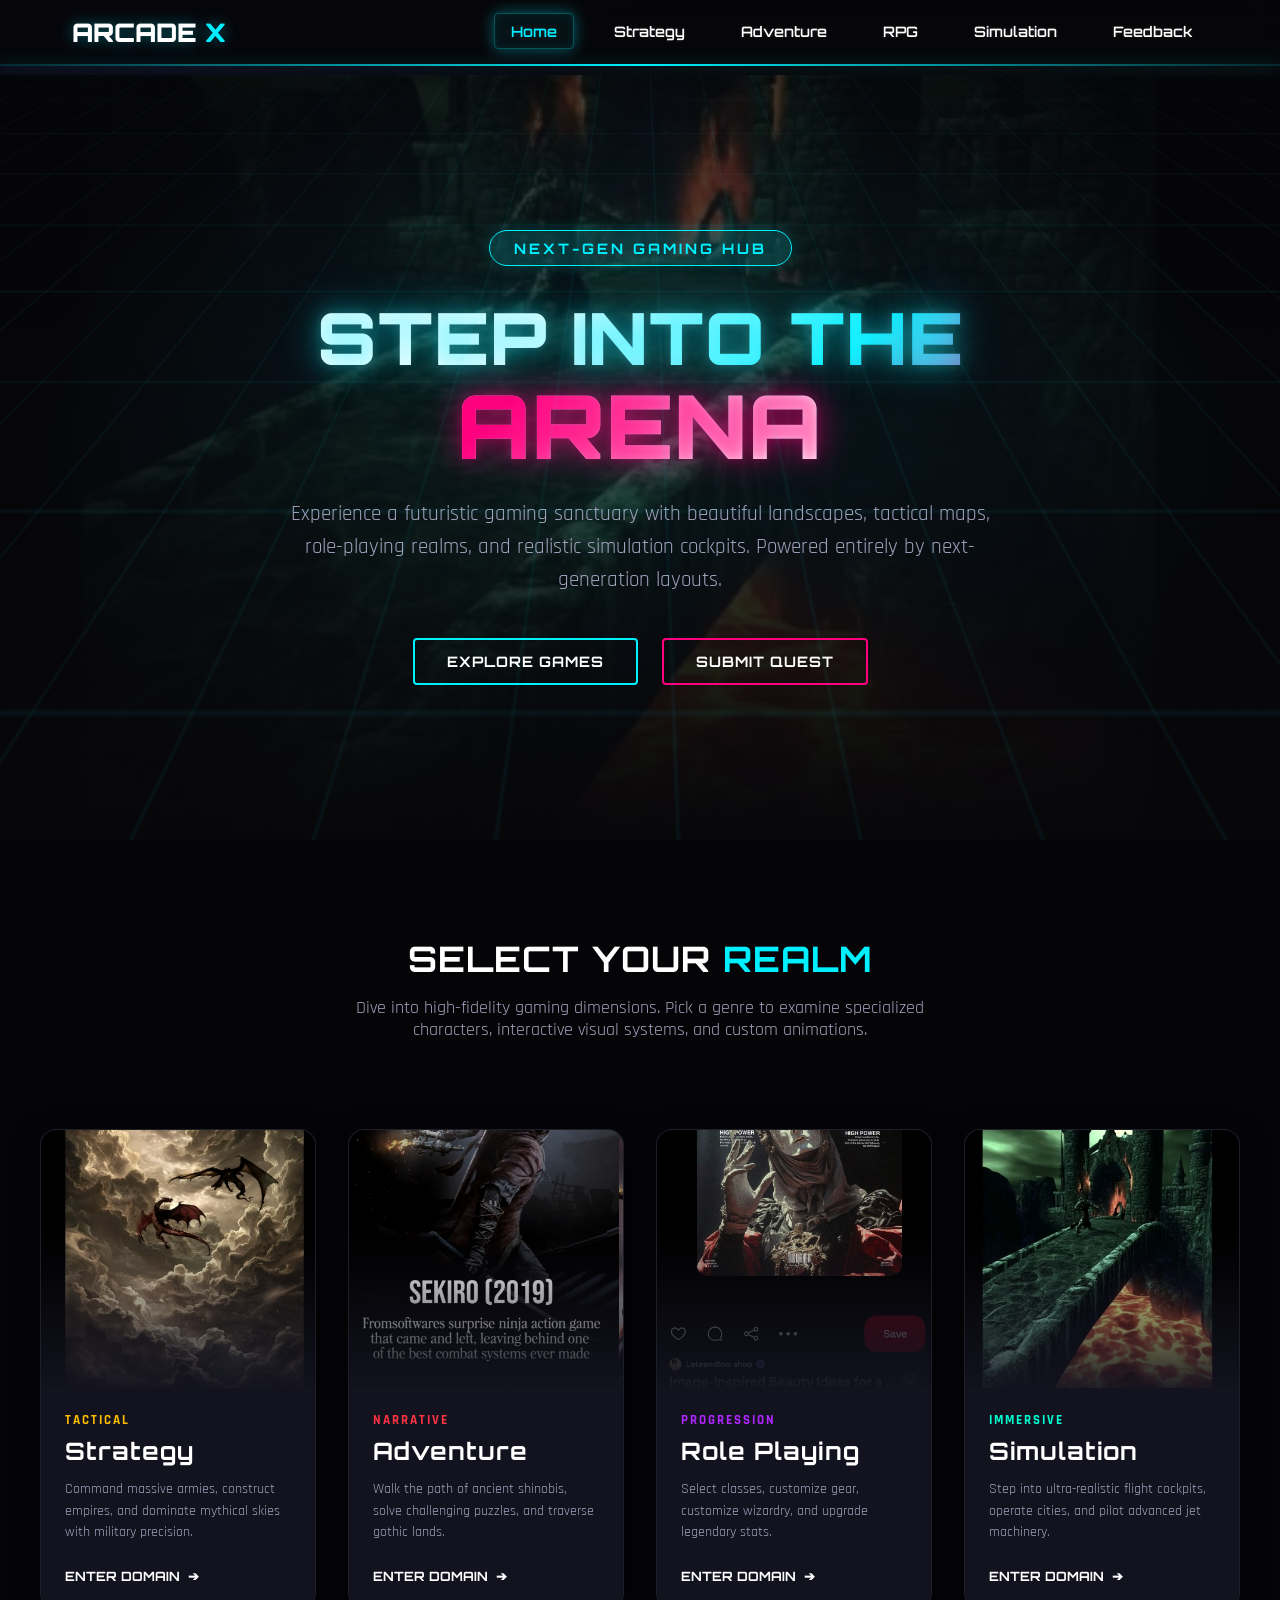
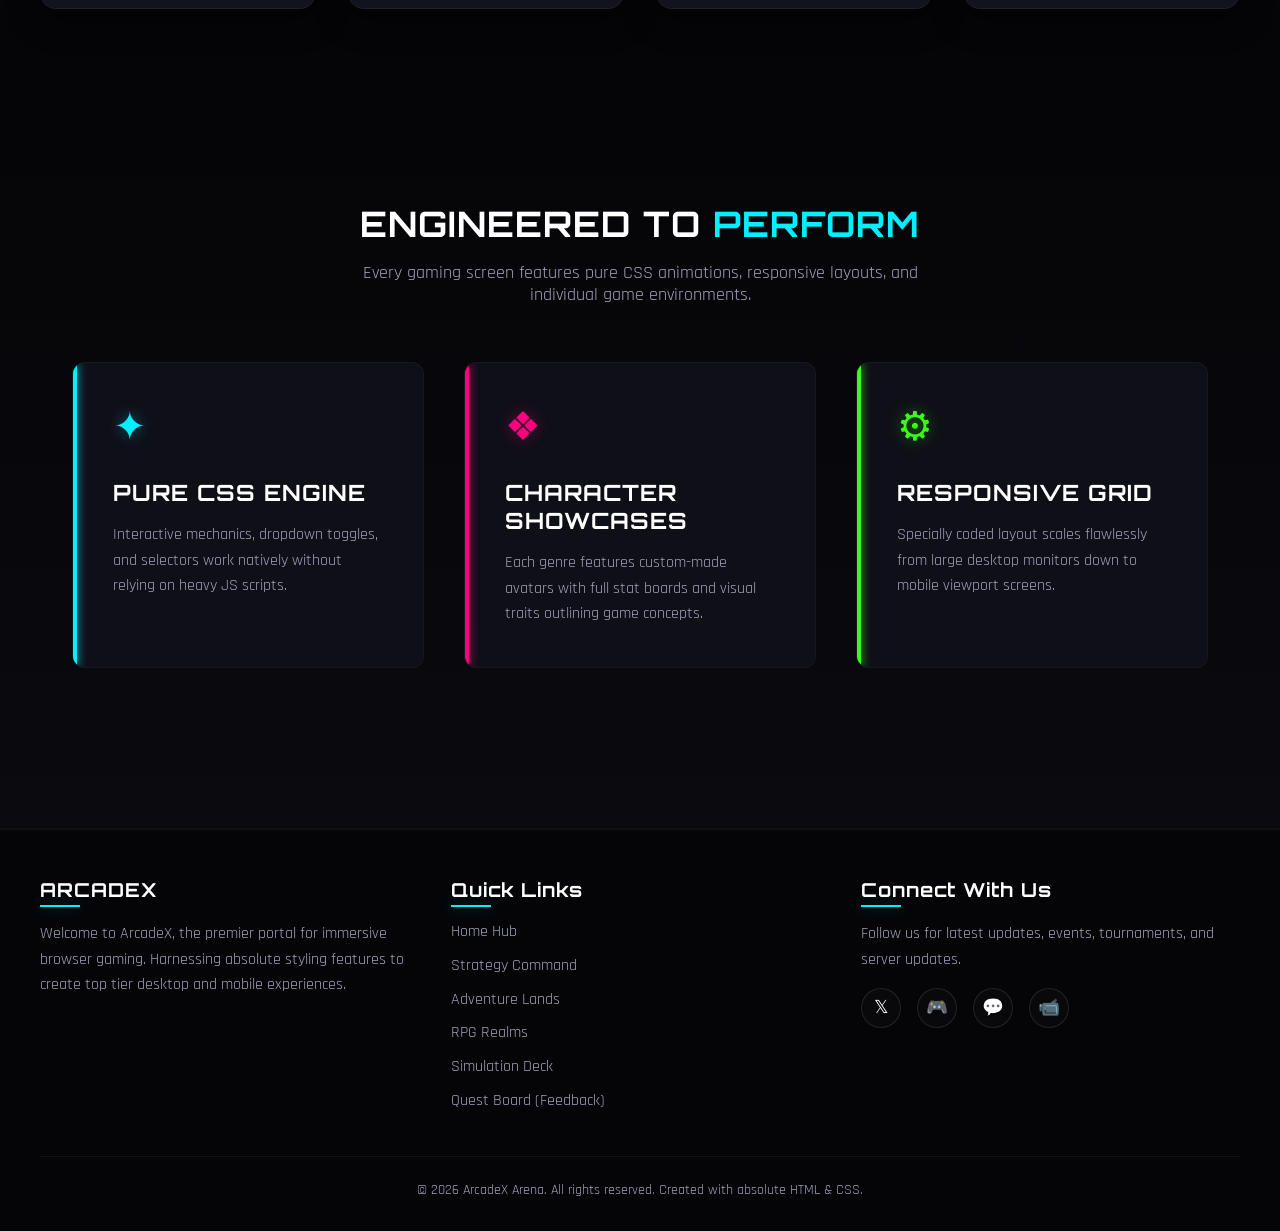
==== index.html @ 47643fd5 "Initial commit: Create ArcadeX animated responsive website using pure HTML & CSS" ====
<!DOCTYPE html>
<html lang="en">
<head>
    <meta charset="UTF-8">
    <meta name="viewport" content="width=device-width, initial-scale=1.0">
    <title>Arcade X - Ultimate Game Arena</title>
    <link rel="stylesheet" href="style.css">
    <style>
        /* Home Page Custom Styles */
        .home-hero {
            background: radial-gradient(circle at center, rgba(13, 13, 25, 0.4) 0%, rgba(5, 5, 8, 0.95) 80%),
                        url('assets/dark_castle.jpg') no-repeat center center/cover;
            position: relative;
            z-index: 1;
        }

        .home-hero::before {
            content: '';
            position: absolute;
            top: 0;
            left: 0;
            width: 100%;
            height: 100%;
            background: linear-gradient(0deg, var(--bg-dark) 0%, transparent 100%),
                        radial-gradient(ellipse at 50% 50%, rgba(0, 240, 255, 0.1) 0%, transparent 70%);
            z-index: -1;
        }

        /* Cyberpunk Grid Background Overlay */
        .cyber-grid {
            position: absolute;
            top: 0;
            left: 0;
            width: 100%;
            height: 100%;
            background-size: 50px 50px;
            background-image: 
                linear-gradient(to right, rgba(0, 240, 255, 0.05) 1px, transparent 1px),
                linear-gradient(to bottom, rgba(0, 240, 255, 0.05) 1px, transparent 1px);
            z-index: -1;
            transform: perspective(500px) rotateX(60deg) translateY(-20%);
            transform-origin: top center;
            animation: grid-scroll 20s linear infinite;
        }

        @keyframes grid-scroll {
            0% { background-position: 0 0; }
            100% { background-position: 0 1000px; }
        }

        .hero-content {
            text-align: center;
            max-width: 900px;
            margin: 0 auto;
            position: relative;
            z-index: 2;
        }

        .cyber-badge-main {
            display: inline-block;
            background: rgba(0, 240, 255, 0.15);
            border: 1px solid var(--neon-blue);
            color: var(--neon-blue);
            padding: 0.5rem 1.5rem;
            font-family: 'Orbitron', sans-serif;
            font-weight: 700;
            font-size: 0.9rem;
            text-transform: uppercase;
            letter-spacing: 3px;
            border-radius: 50px;
            margin-bottom: 2rem;
            box-shadow: 0 0 15px rgba(0, 240, 255, 0.2);
            animation: float 3s ease-in-out infinite;
        }

        .hero-title {
            font-size: 4.5rem;
            font-weight: 900;
            text-transform: uppercase;
            line-height: 1.1;
            margin-bottom: 1.5rem;
            color: #fff;
            text-shadow: 0 0 10px rgba(255,255,255,0.1),
                         0 0 20px rgba(0,240,255,0.3),
                         0 0 40px rgba(0,240,255,0.5);
            background: linear-gradient(135deg, #ffffff 30%, var(--neon-blue) 70%, var(--neon-pink));
            -webkit-background-clip: text;
            -webkit-text-fill-color: transparent;
        }

        .hero-title span {
            display: block;
            font-size: 5.5rem;
            color: var(--neon-pink);
            text-shadow: 0 0 10px rgba(255, 0, 127, 0.3),
                         0 0 35px rgba(255, 0, 127, 0.7);
            background: linear-gradient(135deg, var(--neon-pink) 30%, #fff 70%);
            -webkit-background-clip: text;
            -webkit-text-fill-color: transparent;
        }

        .hero-text {
            font-size: 1.3rem;
            color: var(--text-secondary);
            margin-bottom: 2.5rem;
            line-height: 1.6;
            max-width: 700px;
            margin-left: auto;
            margin-right: auto;
        }

        .hero-buttons {
            display: flex;
            gap: 1.5rem;
            justify-content: center;
        }

        /* Showstopper Game Deck Styles */
        .showcase-section {
            padding: 6rem 2rem;
            position: relative;
            background: #050508;
        }

        .game-deck {
            display: grid;
            grid-template-columns: repeat(4, 1fr);
            gap: 2rem;
            max-width: 1200px;
            margin: 0 auto;
        }

        .deck-card {
            background: var(--bg-card-solid);
            border: 1px solid rgba(255, 255, 255, 0.05);
            border-radius: 16px;
            overflow: hidden;
            position: relative;
            transition: all 0.5s cubic-bezier(0.25, 1, 0.5, 1);
            height: 480px;
            display: flex;
            flex-direction: column;
            cursor: pointer;
            box-shadow: 0 10px 30px rgba(0,0,0,0.5);
        }

        /* Border Glow & Overlay for cards */
        .deck-card::after {
            content: '';
            position: absolute;
            inset: 0;
            border-radius: 16px;
            padding: 2px;
            background: linear-gradient(to bottom, var(--card-accent), transparent);
            -webkit-mask: linear-gradient(#fff 0 0) content-box, linear-gradient(#fff 0 0);
            -webkit-mask-composite: xor;
            mask-composite: exclude;
            opacity: 0;
            transition: var(--transition-medium);
        }

        .deck-card:hover {
            transform: translateY(-15px) scale(1.03);
            box-shadow: 0 20px 40px rgba(0, 0, 0, 0.8),
                        0 0 30px rgba(var(--card-accent-rgb), 0.3);
            border-color: transparent;
        }

        .deck-card:hover::after {
            opacity: 1;
        }

        .deck-img-container {
            height: 60%;
            position: relative;
            overflow: hidden;
        }

        .deck-img {
            width: 100%;
            height: 100%;
            object-fit: cover;
            transition: var(--transition-slow);
            filter: grayscale(40%) contrast(1.1);
        }

        .deck-card:hover .deck-img {
            transform: scale(1.1);
            filter: grayscale(0%) contrast(1);
        }

        /* Genre specific overlay color tint */
        .deck-img-overlay {
            position: absolute;
            inset: 0;
            background: linear-gradient(180deg, transparent 40%, rgba(19, 19, 31, 0.95));
            transition: var(--transition-medium);
        }

        .deck-card:hover .deck-img-overlay {
            background: linear-gradient(180deg, rgba(var(--card-accent-rgb), 0.15) 0%, rgba(19, 19, 31, 0.95) 80%);
        }

        .deck-info {
            padding: 1.5rem;
            flex-grow: 1;
            display: flex;
            flex-direction: column;
            justify-content: space-between;
            position: relative;
            background: var(--bg-card-solid);
        }

        .deck-genre {
            font-size: 0.8rem;
            font-weight: 700;
            text-transform: uppercase;
            color: var(--card-accent);
            letter-spacing: 2px;
            margin-bottom: 0.5rem;
        }

        .deck-title {
            font-size: 1.5rem;
            font-weight: 700;
            color: var(--text-primary);
            margin-bottom: 0.8rem;
        }

        .deck-desc {
            font-size: 0.9rem;
            color: var(--text-secondary);
            line-height: 1.5;
            margin-bottom: 1.5rem;
        }

        .deck-btn {
            font-family: 'Orbitron', sans-serif;
            font-size: 0.8rem;
            font-weight: 700;
            text-transform: uppercase;
            color: var(--text-primary);
            display: flex;
            align-items: center;
            gap: 0.5rem;
            margin-top: auto;
            align-self: flex-start;
            transition: var(--transition-fast);
        }

        .deck-btn span {
            transition: var(--transition-fast);
        }

        .deck-card:hover .deck-btn {
            color: var(--card-accent);
            text-shadow: 0 0 10px rgba(var(--card-accent-rgb), 0.5);
        }

        .deck-card:hover .deck-btn span {
            transform: translateX(5px);
        }

        /* Specific Cards Theming */
        .card-strategy {
            --card-accent: var(--neon-gold);
            --card-accent-rgb: 255, 189, 0;
        }
        .card-adventure {
            --card-accent: var(--neon-red);
            --card-accent-rgb: 255, 51, 68;
        }
        .card-rpg {
            --card-accent: var(--neon-purple);
            --card-accent-rgb: 176, 38, 255;
        }
        .card-simulation {
            --card-accent: var(--neon-cyan);
            --card-accent-rgb: 0, 255, 210;
        }

        /* CSS Features/Stats section styling */
        .features-grid-section {
            padding: 6rem 2rem;
            background: linear-gradient(180deg, #050508, #0a0a0f);
        }

        .features-grid {
            display: grid;
            grid-template-columns: repeat(auto-fit, minmax(300px, 1fr));
            gap: 2.5rem;
            max-width: 1200px;
            margin: 0 auto;
        }

        .feature-box {
            background: var(--bg-card);
            border: 1px solid rgba(255,255,255,0.03);
            border-radius: 12px;
            padding: 2.5rem;
            position: relative;
            overflow: hidden;
            transition: var(--transition-medium);
        }

        .feature-box::before {
            content: '';
            position: absolute;
            top: 0;
            left: 0;
            width: 4px;
            height: 100%;
            background: var(--feature-color);
            box-shadow: 0 0 10px var(--feature-color);
        }

        .feature-box:hover {
            transform: translateY(-5px);
            background: rgba(25, 25, 38, 0.7);
            border-color: rgba(var(--feature-color-rgb), 0.2);
            box-shadow: 0 10px 35px rgba(0, 0, 0, 0.4);
        }

        .feature-icon {
            font-size: 2.5rem;
            margin-bottom: 1.5rem;
            color: var(--feature-color);
            text-shadow: 0 0 15px rgba(var(--feature-color-rgb), 0.4);
        }

        .feature-title {
            font-size: 1.4rem;
            margin-bottom: 1rem;
            text-transform: uppercase;
        }

        .feature-desc {
            color: var(--text-secondary);
            line-height: 1.6;
        }

        .f-blue {
            --feature-color: var(--neon-blue);
            --feature-color-rgb: 0, 240, 255;
        }
        .f-pink {
            --feature-color: var(--neon-pink);
            --feature-color-rgb: 255, 0, 127;
        }
        .f-green {
            --feature-color: var(--neon-green);
            --feature-color-rgb: 57, 255, 20;
        }

        /* Responsive */
        @media (max-width: 1200px) {
            .game-deck {
                grid-template-columns: repeat(2, 1fr);
            }
        }
        @media (max-width: 768px) {
            .hero-title { font-size: 3rem; }
            .hero-title span { font-size: 3.5rem; }
            .hero-text { font-size: 1.1rem; }
            .game-deck {
                grid-template-columns: 1fr;
            }
            .deck-card {
                height: 420px;
            }
        }
    </style>
</head>
<body>

    <!-- Header Navigation -->
    <header>
        <div class="nav-container">
            <a href="index.html" class="logo">ARCADE<span>X</span></a>
            
            <input type="checkbox" id="menu-toggle">
            <label for="menu-toggle" class="menu-toggle-btn">
                <span></span>
                <span></span>
                <span></span>
            </label>

            <ul class="nav-menu">
                <li><a href="index.html" class="nav-link active">Home</a></li>
                <li><a href="strategy.html" class="nav-link">Strategy</a></li>
                <li><a href="adventure.html" class="nav-link">Adventure</a></li>
                <li><a href="rpg.html" class="nav-link">RPG</a></li>
                <li><a href="simulation.html" class="nav-link">Simulation</a></li>
                <li><a href="feedback.html" class="nav-link">Feedback</a></li>
            </ul>
        </div>
    </header>

    <!-- Main Content -->
    <main>
        
        <!-- Hero Section -->
        <section class="hero-section home-hero">
            <div class="cyber-grid"></div>
            <div class="hero-content">
                <div class="cyber-badge-main">Next-Gen Gaming Hub</div>
                <h1 class="hero-title">Step into the <span>Arena</span></h1>
                <p class="hero-text">Experience a futuristic gaming sanctuary with beautiful landscapes, tactical maps, role-playing realms, and realistic simulation cockpits. Powered entirely by next-generation layouts.</p>
                <div class="hero-buttons">
                    <a href="#showcase" class="btn">Explore Games</a>
                    <a href="feedback.html" class="btn btn-pink">Submit Quest</a>
                </div>
            </div>
        </section>

        <!-- Showcase / Game Deck Section -->
        <section class="showcase-section" id="showcase">
            <div class="container" style="padding-top: 0; padding-bottom: 2rem;">
                <h2 class="section-title">Select Your <span>Realm</span></h2>
                <p class="section-subtitle">Dive into high-fidelity gaming dimensions. Pick a genre to examine specialized characters, interactive visual systems, and custom animations.</p>
            </div>
            
            <div class="game-deck">
                <!-- Strategy -->
                <a href="strategy.html" class="deck-card card-strategy">
                    <div class="deck-img-container">
                        <img src="assets/dragons.jpg" alt="Dragons flying in clouds" class="deck-img">
                        <div class="deck-img-overlay"></div>
                    </div>
                    <div class="deck-info">
                        <div>
                            <div class="deck-genre">Tactical</div>
                            <h3 class="deck-title">Strategy</h3>
                            <p class="deck-desc">Command massive armies, construct empires, and dominate mythical skies with military precision.</p>
                        </div>
                        <div class="deck-btn">Enter Domain <span>➔</span></div>
                    </div>
                </a>

                <!-- Adventure -->
                <a href="adventure.html" class="deck-card card-adventure">
                    <div class="deck-img-container">
                        <img src="assets/sekiro.jpg" alt="Sekiro Action Adventure" class="deck-img">
                        <div class="deck-img-overlay"></div>
                    </div>
                    <div class="deck-info">
                        <div>
                            <div class="deck-genre">Narrative</div>
                            <h3 class="deck-title">Adventure</h3>
                            <p class="deck-desc">Walk the path of ancient shinobis, solve challenging puzzles, and traverse gothic lands.</p>
                        </div>
                        <div class="deck-btn">Enter Domain <span>➔</span></div>
                    </div>
                </a>

                <!-- RPG -->
                <a href="rpg.html" class="deck-card card-rpg">
                    <div class="deck-img-container">
                        <img src="assets/masked_figure.jpg" alt="Dark fantasy medieval RPG" class="deck-img">
                        <div class="deck-img-overlay"></div>
                    </div>
                    <div class="deck-info">
                        <div>
                            <div class="deck-genre">Progression</div>
                            <h3 class="deck-title">Role Playing</h3>
                            <p class="deck-desc">Select classes, customize gear, customize wizardry, and upgrade legendary stats.</p>
                        </div>
                        <div class="deck-btn">Enter Domain <span>➔</span></div>
                    </div>
                </a>

                <!-- Simulation -->
                <a href="simulation.html" class="deck-card card-simulation">
                    <div class="deck-img-container">
                        <img src="assets/dark_castle.jpg" alt="Simulation game type" class="deck-img">
                        <div class="deck-img-overlay"></div>
                    </div>
                    <div class="deck-info">
                        <div>
                            <div class="deck-genre">Immersive</div>
                            <h3 class="deck-title">Simulation</h3>
                            <p class="deck-desc">Step into ultra-realistic flight cockpits, operate cities, and pilot advanced jet machinery.</p>
                        </div>
                        <div class="deck-btn">Enter Domain <span>➔</span></div>
                    </div>
                </a>
            </div>
        </section>

        <!-- Features/Stats Section -->
        <section class="features-grid-section">
            <div class="container" style="padding-top: 0;">
                <h2 class="section-title">Engineered to <span>Perform</span></h2>
                <p class="section-subtitle">Every gaming screen features pure CSS animations, responsive layouts, and individual game environments.</p>
                
                <div class="features-grid">
                    <div class="feature-box f-blue">
                        <div class="feature-icon">✦</div>
                        <h3 class="feature-title">Pure CSS Engine</h3>
                        <p class="feature-desc">Interactive mechanics, dropdown toggles, and selectors work natively without relying on heavy JS scripts.</p>
                    </div>

                    <div class="feature-box f-pink">
                        <div class="feature-icon">❖</div>
                        <h3 class="feature-title">Character Showcases</h3>
                        <p class="feature-desc">Each genre features custom-made avatars with full stat boards and visual traits outlining game concepts.</p>
                    </div>

                    <div class="feature-box f-green">
                        <div class="feature-icon">⚙</div>
                        <h3 class="feature-title">Responsive Grid</h3>
                        <p class="feature-desc">Specially coded layout scales flawlessly from large desktop monitors down to mobile viewport screens.</p>
                    </div>
                </div>
            </div>
        </section>

    </main>

    <!-- Footer Section -->
    <footer>
        <div class="footer-content">
            <div class="footer-section">
                <h3>ARCADE<span>X</span></h3>
                <p>Welcome to ArcadeX, the premier portal for immersive browser gaming. Harnessing absolute styling features to create top tier desktop and mobile experiences.</p>
            </div>
            <div class="footer-section">
                <h3>Quick Links</h3>
                <ul class="footer-links">
                    <li><a href="index.html">Home Hub</a></li>
                    <li><a href="strategy.html">Strategy Command</a></li>
                    <li><a href="adventure.html">Adventure Lands</a></li>
                    <li><a href="rpg.html">RPG Realms</a></li>
                    <li><a href="simulation.html">Simulation Deck</a></li>
                    <li><a href="feedback.html">Quest Board (Feedback)</a></li>
                </ul>
            </div>
            <div class="footer-section">
                <h3>Connect With Us</h3>
                <p>Follow us for latest updates, events, tournaments, and server updates.</p>
                <div class="social-icons">
                    <a href="#" class="social-icon">𝕏</a>
                    <a href="#" class="social-icon">🎮</a>
                    <a href="#" class="social-icon">💬</a>
                    <a href="#" class="social-icon">📹</a>
                </div>
            </div>
        </div>
        <div class="footer-bottom">
            &copy; 2026 ArcadeX Arena. All rights reserved. Created with absolute HTML & CSS.
        </div>
    </footer>

</body>
</html>
---- style.css ----
@import url('https://fonts.googleapis.com/css2?family=Orbitron:wght@400;600;900&family=Rajdhani:wght@500;700&display=swap');

/* CSS Variables */
:root {
    --bg-dark: #07070a;
    --bg-card: rgba(19, 19, 31, 0.7);
    --bg-card-solid: #13131f;
    --text-primary: #ffffff;
    --text-secondary: #a2a2bd;
    
    /* Neon Accents */
    --neon-blue: #00f0ff;
    --neon-pink: #ff007f;
    --neon-gold: #ffbd00;
    --neon-red: #ff3344;
    --neon-purple: #b026ff;
    --neon-cyan: #00ffd2;
    --neon-green: #39ff14;
    
    /* Active Theme Accent (Default to Blue) */
    --theme-accent: var(--neon-blue);
    --theme-accent-rgb: 0, 240, 255;
    --theme-shadow: 0 0 15px rgba(0, 240, 255, 0.4);
    
    /* Transitions */
    --transition-fast: 0.2s ease;
    --transition-medium: 0.4s ease;
    --transition-slow: 0.8s ease;
}

/* Base Styles */
* {
    margin: 0;
    padding: 0;
    box-sizing: border-box;
}

html {
    scroll-behavior: smooth;
    font-family: 'Rajdhani', sans-serif;
    background-color: var(--bg-dark);
    color: var(--text-primary);
    overflow-x: hidden;
}

body {
    min-height: 100vh;
    display: flex;
    flex-direction: column;
    background-image: 
        radial-gradient(circle at 10% 20%, rgba(20, 10, 40, 0.5) 0%, transparent 40%),
        radial-gradient(circle at 90% 80%, rgba(10, 30, 40, 0.5) 0%, transparent 40%);
    background-attachment: fixed;
}

h1, h2, h3, h4, h5, h6 {
    font-family: 'Orbitron', sans-serif;
    letter-spacing: 1px;
}

a {
    color: inherit;
    text-decoration: none;
}

/* Custom Scrollbar */
::-webkit-scrollbar {
    width: 8px;
}
::-webkit-scrollbar-track {
    background: var(--bg-dark);
}
::-webkit-scrollbar-thumb {
    background: var(--theme-accent);
    border-radius: 4px;
    box-shadow: var(--theme-shadow);
}
::-webkit-scrollbar-thumb:hover {
    background: var(--neon-pink);
}

/* Header & Navigation */
header {
    position: fixed;
    top: 0;
    left: 0;
    width: 100%;
    z-index: 100;
    background: rgba(7, 7, 10, 0.85);
    backdrop-filter: blur(12px);
    border-bottom: 2px solid rgba(var(--theme-accent-rgb), 0.15);
    transition: var(--transition-medium);
}

header::after {
    content: '';
    position: absolute;
    bottom: -2px;
    left: 0;
    width: 100%;
    height: 2px;
    background: linear-gradient(90deg, transparent, var(--theme-accent), transparent);
    box-shadow: var(--theme-shadow);
}

.nav-container {
    max-width: 1200px;
    margin: 0 auto;
    padding: 1rem 2rem;
    display: flex;
    justify-content: space-between;
    align-items: center;
}

.logo {
    display: flex;
    align-items: center;
    gap: 0.5rem;
    font-family: 'Orbitron', sans-serif;
    font-size: 1.6rem;
    font-weight: 900;
    color: var(--text-primary);
    text-shadow: var(--theme-shadow);
}

.logo span {
    color: var(--theme-accent);
    animation: neon-pulse 2s infinite alternate;
}

/* Navigation Links */
.nav-menu {
    display: flex;
    list-style: none;
    gap: 1.5rem;
}

.nav-link {
    font-family: 'Orbitron', sans-serif;
    font-weight: 600;
    font-size: 0.9rem;
    padding: 0.5rem 1rem;
    border-radius: 4px;
    position: relative;
    transition: var(--transition-fast);
    text-shadow: 0 0 5px rgba(255, 255, 255, 0.1);
}

.nav-link::before {
    content: '';
    position: absolute;
    bottom: 0;
    left: 50%;
    width: 0;
    height: 2px;
    background-color: var(--theme-accent);
    box-shadow: var(--theme-shadow);
    transition: var(--transition-fast);
    transform: translateX(-50%);
}

.nav-link:hover {
    color: var(--theme-accent);
    text-shadow: var(--theme-shadow);
}

.nav-link:hover::before {
    width: 80%;
}

.nav-link.active {
    color: var(--theme-accent);
    border: 1px solid rgba(var(--theme-accent-rgb), 0.3);
    background: rgba(var(--theme-accent-rgb), 0.05);
    box-shadow: inset 0 0 10px rgba(var(--theme-accent-rgb), 0.1), var(--theme-shadow);
}

/* Checkbox Hack for Mobile Menu */
.menu-toggle-btn {
    display: none;
    cursor: pointer;
    flex-direction: column;
    gap: 5px;
    z-index: 102;
}

.menu-toggle-btn span {
    display: block;
    width: 25px;
    height: 3px;
    background: var(--text-primary);
    border-radius: 3px;
    transition: var(--transition-fast);
}

#menu-toggle {
    display: none;
}

/* Footer styling */
footer {
    background: #050508;
    padding: 3rem 2rem 2rem 2rem;
    border-top: 2px solid rgba(255, 255, 255, 0.05);
    margin-top: auto;
    position: relative;
}

.footer-content {
    max-width: 1200px;
    margin: 0 auto;
    display: grid;
    grid-template-columns: repeat(auto-fit, minmax(250px, 1fr));
    gap: 2rem;
    margin-bottom: 2rem;
}

.footer-section h3 {
    font-size: 1.2rem;
    margin-bottom: 1.2rem;
    color: var(--text-primary);
    position: relative;
    display: inline-block;
}

.footer-section h3::after {
    content: '';
    position: absolute;
    bottom: -5px;
    left: 0;
    width: 40px;
    height: 2px;
    background: var(--theme-accent);
    box-shadow: var(--theme-shadow);
}

.footer-section p {
    color: var(--text-secondary);
    line-height: 1.6;
    margin-bottom: 1rem;
}

.footer-links {
    list-style: none;
}

.footer-links li {
    margin-bottom: 0.8rem;
}

.footer-links a {
    color: var(--text-secondary);
    transition: var(--transition-fast);
}

.footer-links a:hover {
    color: var(--theme-accent);
    padding-left: 5px;
    text-shadow: var(--theme-shadow);
}

.social-icons {
    display: flex;
    gap: 1rem;
}

.social-icon {
    width: 40px;
    height: 40px;
    border-radius: 50%;
    border: 1px solid rgba(255, 255, 255, 0.1);
    background: rgba(255, 255, 255, 0.02);
    display: flex;
    align-items: center;
    justify-content: center;
    transition: var(--transition-fast);
    font-size: 1.1rem;
}

.social-icon:hover {
    border-color: var(--theme-accent);
    color: var(--theme-accent);
    box-shadow: var(--theme-shadow);
    transform: translateY(-3px);
}

.footer-bottom {
    max-width: 1200px;
    margin: 0 auto;
    padding-top: 1.5rem;
    border-top: 1px solid rgba(255, 255, 255, 0.05);
    text-align: center;
    color: var(--text-secondary);
    font-size: 0.85rem;
}

/* Animations */
@keyframes neon-pulse {
    0% {
        text-shadow: 0 0 5px rgba(var(--theme-accent-rgb), 0.2),
                     0 0 10px rgba(var(--theme-accent-rgb), 0.4);
    }
    100% {
        text-shadow: 0 0 10px rgba(var(--theme-accent-rgb), 0.6),
                     0 0 20px rgba(var(--theme-accent-rgb), 0.8),
                     0 0 30px rgba(var(--theme-accent-rgb), 1);
    }
}

@keyframes border-glow-flow {
    0% {
        border-color: rgba(var(--theme-accent-rgb), 0.3);
    }
    50% {
        border-color: rgba(var(--theme-accent-rgb), 0.9);
    }
    100% {
        border-color: rgba(var(--theme-accent-rgb), 0.3);
    }
}

@keyframes float {
    0% {
        transform: translateY(0px);
    }
    50% {
        transform: translateY(-10px);
    }
    100% {
        transform: translateY(0px);
    }
}

/* Global Layout & Main Layout Container */
main {
    flex: 1;
    margin-top: 75px; /* Offset for sticky header */
}

.hero-section {
    padding: 5rem 2rem;
    min-height: 85vh;
    display: flex;
    align-items: center;
    justify-content: center;
    position: relative;
    overflow: hidden;
}

/* Neon buttons */
.btn {
    display: inline-block;
    padding: 0.8rem 2rem;
    font-family: 'Orbitron', sans-serif;
    font-weight: 700;
    text-transform: uppercase;
    font-size: 0.9rem;
    letter-spacing: 1px;
    border-radius: 4px;
    border: 2px solid var(--theme-accent);
    background: transparent;
    color: var(--text-primary);
    cursor: pointer;
    transition: var(--transition-medium);
    position: relative;
    overflow: hidden;
    z-index: 1;
    box-shadow: inset 0 0 0 rgba(var(--theme-accent-rgb), 0);
}

.btn::before {
    content: '';
    position: absolute;
    top: 50%;
    left: 50%;
    width: 0;
    height: 0;
    background: var(--theme-accent);
    transition: var(--transition-medium);
    z-index: -1;
    transform: translate(-50%, -50%) rotate(45deg);
    opacity: 0;
}

.btn:hover {
    color: #000;
    box-shadow: 0 0 25px var(--theme-accent);
    text-shadow: none;
}

.btn:hover::before {
    width: 150%;
    height: 350%;
    opacity: 1;
}

.btn-pink {
    --theme-accent: var(--neon-pink);
    --theme-accent-rgb: 255, 0, 127;
}

.btn-gold {
    --theme-accent: var(--neon-gold);
    --theme-accent-rgb: 255, 189, 0;
}

.btn-red {
    --theme-accent: var(--neon-red);
    --theme-accent-rgb: 255, 51, 68;
}

.btn-purple {
    --theme-accent: var(--neon-purple);
    --theme-accent-rgb: 176, 38, 255;
}

.btn-cyan {
    --theme-accent: var(--neon-cyan);
    --theme-accent-rgb: 0, 255, 210;
}

/* Page Themes overriding default accents */
.theme-strategy {
    --theme-accent: var(--neon-gold);
    --theme-accent-rgb: 255, 189, 0;
    --theme-shadow: 0 0 15px rgba(255, 189, 0, 0.4);
}
.theme-adventure {
    --theme-accent: var(--neon-red);
    --theme-accent-rgb: 255, 51, 68;
    --theme-shadow: 0 0 15px rgba(255, 51, 68, 0.4);
}
.theme-rpg {
    --theme-accent: var(--neon-purple);
    --theme-accent-rgb: 176, 38, 255;
    --theme-shadow: 0 0 15px rgba(176, 38, 255, 0.4);
}
.theme-simulation {
    --theme-accent: var(--neon-cyan);
    --theme-accent-rgb: 0, 255, 210;
    --theme-shadow: 0 0 15px rgba(0, 255, 210, 0.4);
}
.theme-feedback {
    --theme-accent: var(--neon-green);
    --theme-accent-rgb: 57, 255, 20;
    --theme-shadow: 0 0 15px rgba(57, 255, 20, 0.4);
}

/* Grid & Layout Utilities */
.container {
    max-width: 1200px;
    margin: 0 auto;
    padding: 4rem 2rem;
}

.section-title {
    font-size: 2.2rem;
    margin-bottom: 1rem;
    text-align: center;
    position: relative;
    text-transform: uppercase;
}

.section-title span {
    color: var(--theme-accent);
    animation: neon-pulse 2s infinite alternate;
}

.section-subtitle {
    text-align: center;
    color: var(--text-secondary);
    font-size: 1.1rem;
    margin-bottom: 3.5rem;
    max-width: 600px;
    margin-left: auto;
    margin-right: auto;
}

/* Cards & Details Layout for Game Types */
.game-info-wrapper {
    display: grid;
    grid-template-columns: 1fr 1.2fr;
    gap: 4rem;
    align-items: center;
    margin-bottom: 4rem;
}

.character-card {
    background: var(--bg-card);
    border: 2px solid rgba(var(--theme-accent-rgb), 0.2);
    border-radius: 12px;
    overflow: hidden;
    position: relative;
    box-shadow: 0 10px 30px rgba(0,0,0,0.5);
    animation: border-glow-flow 4s infinite alternate;
}

.character-image-container {
    height: 400px;
    position: relative;
    overflow: hidden;
}

.character-image {
    width: 100%;
    height: 100%;
    object-fit: cover;
    object-position: top center;
    transition: var(--transition-slow);
}

.character-card:hover .character-image {
    transform: scale(1.05);
}

.character-badge {
    position: absolute;
    top: 1rem;
    left: 1rem;
    background: var(--theme-accent);
    color: #000000;
    padding: 0.3rem 1rem;
    font-family: 'Orbitron', sans-serif;
    font-weight: 700;
    font-size: 0.8rem;
    border-radius: 4px;
    box-shadow: var(--theme-shadow);
}

.character-details {
    padding: 2rem;
    background: linear-gradient(180deg, transparent, rgba(7, 7, 10, 0.95) 40%);
    position: absolute;
    bottom: 0;
    left: 0;
    width: 100%;
}

.character-name {
    font-size: 1.6rem;
    margin-bottom: 0.5rem;
    color: var(--text-primary);
    text-shadow: 0 2px 5px rgba(0,0,0,0.8);
}

.character-role {
    font-size: 0.9rem;
    color: var(--theme-accent);
    font-weight: 700;
    text-transform: uppercase;
    letter-spacing: 1px;
    margin-bottom: 1rem;
}

/* Custom Character Stat Progress Bar */
.stat-bar-container {
    margin-bottom: 0.8rem;
}

.stat-header {
    display: flex;
    justify-content: space-between;
    font-size: 0.85rem;
    color: var(--text-secondary);
    margin-bottom: 0.3rem;
}

.stat-bar {
    height: 6px;
    background: rgba(255, 255, 255, 0.1);
    border-radius: 3px;
    overflow: hidden;
}

.stat-fill {
    height: 100%;
    background: var(--theme-accent);
    box-shadow: var(--theme-shadow);
    border-radius: 3px;
    width: 0; /* Animated dynamically or via inline style */
}

/* Content Details on Right */
.game-description h2 {
    font-size: 2.2rem;
    margin-bottom: 1.5rem;
    color: var(--text-primary);
    position: relative;
    padding-bottom: 0.5rem;
}

.game-description h2::after {
    content: '';
    position: absolute;
    bottom: 0;
    left: 0;
    width: 60px;
    height: 3px;
    background: var(--theme-accent);
    box-shadow: var(--theme-shadow);
}

.game-description p {
    color: var(--text-secondary);
    line-height: 1.8;
    margin-bottom: 1.5rem;
    font-size: 1.1rem;
}

.game-features {
    list-style: none;
    margin-bottom: 2rem;
}

.game-features li {
    position: relative;
    padding-left: 1.8rem;
    margin-bottom: 0.8rem;
    font-size: 1.05rem;
}

.game-features li::before {
    content: '⚡';
    position: absolute;
    left: 0;
    top: 50%;
    transform: translateY(-50%);
    color: var(--theme-accent);
    text-shadow: var(--theme-shadow);
}

/* Responsive Rules */
@media (max-width: 992px) {
    .game-info-wrapper {
        grid-template-columns: 1fr;
        gap: 2.5rem;
    }
    .hero-section {
        padding: 3rem 1rem;
    }
}

@media (max-width: 768px) {
    .menu-toggle-btn {
        display: flex;
    }
    
    .nav-menu {
        position: fixed;
        top: 73px;
        left: -100%;
        width: 100%;
        height: calc(100vh - 73px);
        background: rgba(7, 7, 10, 0.95);
        backdrop-filter: blur(15px);
        flex-direction: column;
        align-items: center;
        justify-content: center;
        gap: 2rem;
        transition: var(--transition-medium);
        z-index: 101;
        border-top: 1px solid rgba(var(--theme-accent-rgb), 0.1);
    }
    
    /* When Checkbox is checked, show nav menu */
    #menu-toggle:checked ~ .nav-menu {
        left: 0;
    }
    
    #menu-toggle:checked ~ .menu-toggle-btn span:nth-child(1) {
        transform: rotate(45deg) translate(6px, 6px);
    }
    
    #menu-toggle:checked ~ .menu-toggle-btn span:nth-child(2) {
        opacity: 0;
    }
    
    #menu-toggle:checked ~ .menu-toggle-btn span:nth-child(3) {
        transform: rotate(-45deg) translate(5px, -5px);
    }

    .section-title {
        font-size: 1.8rem;
    }
    .section-subtitle {
        font-size: 1rem;
        margin-bottom: 2rem;
    }
    
    .character-image-container {
        height: 320px;
    }
}
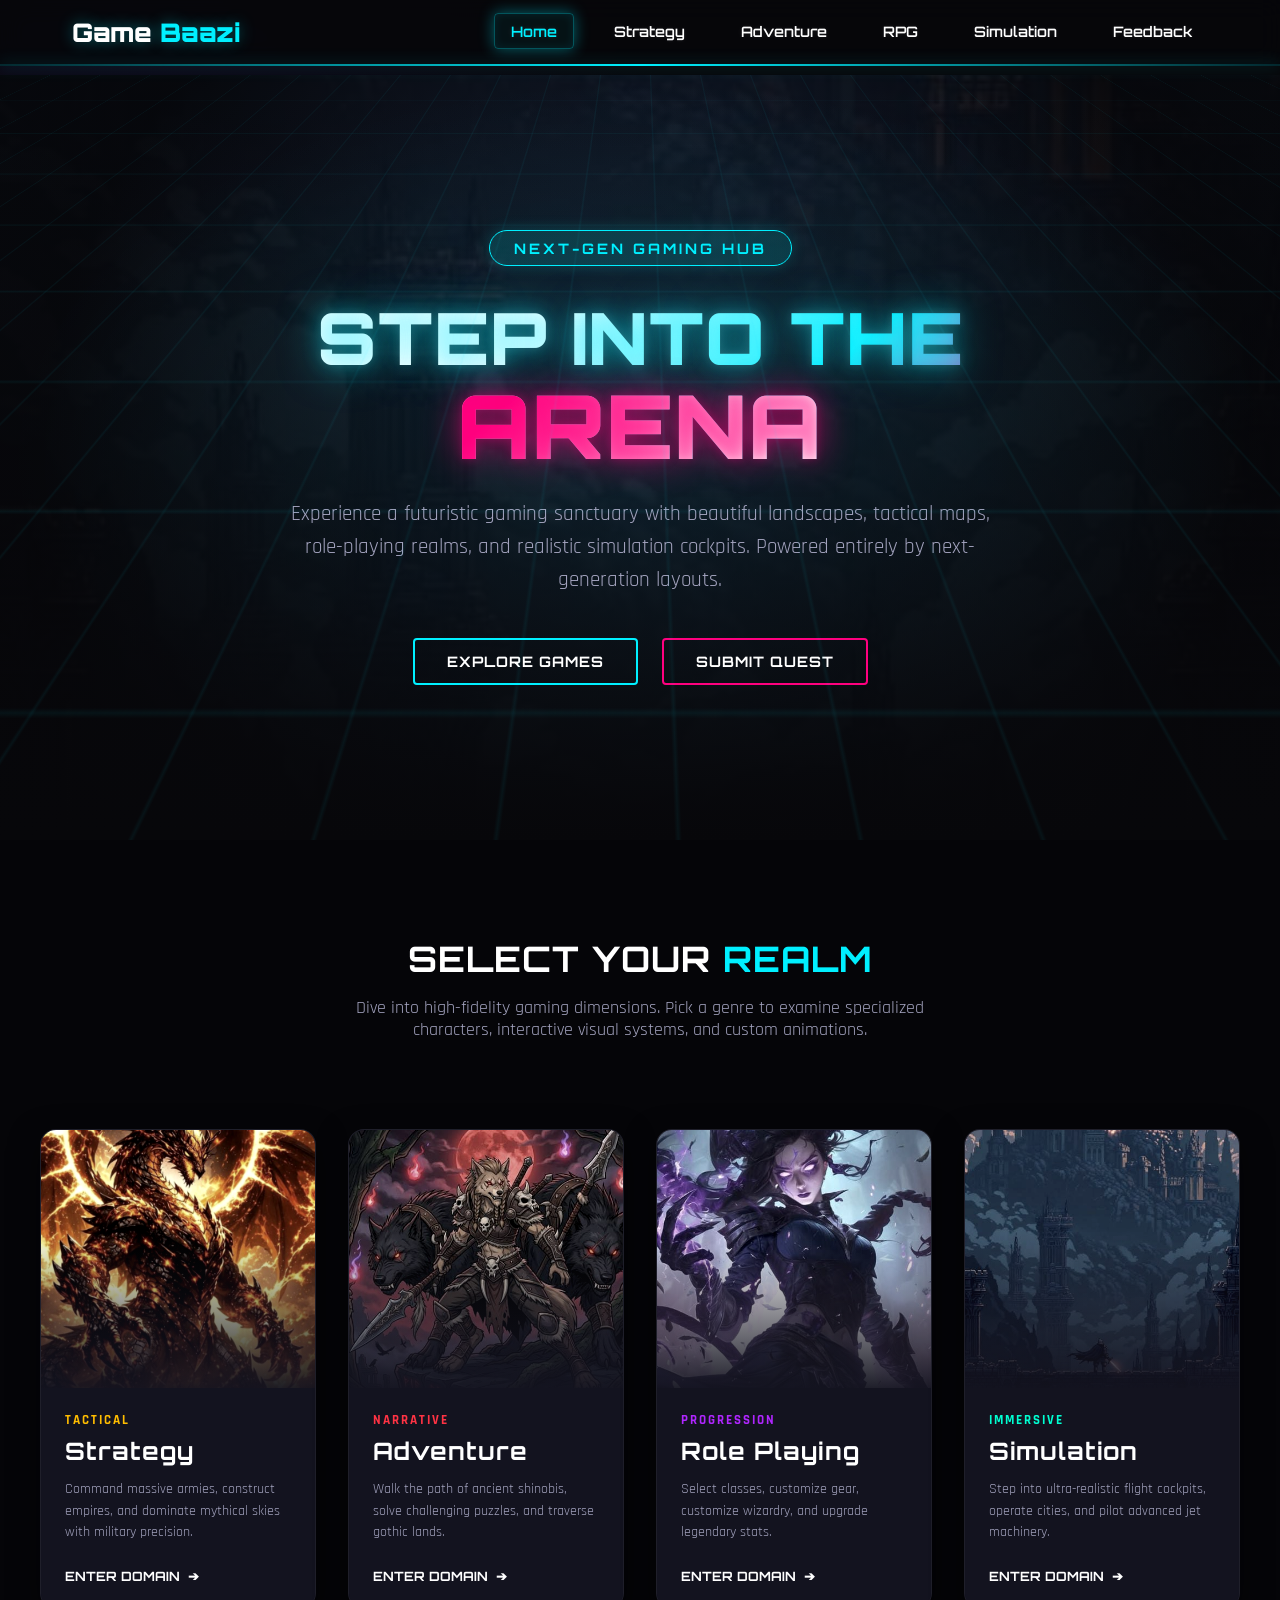
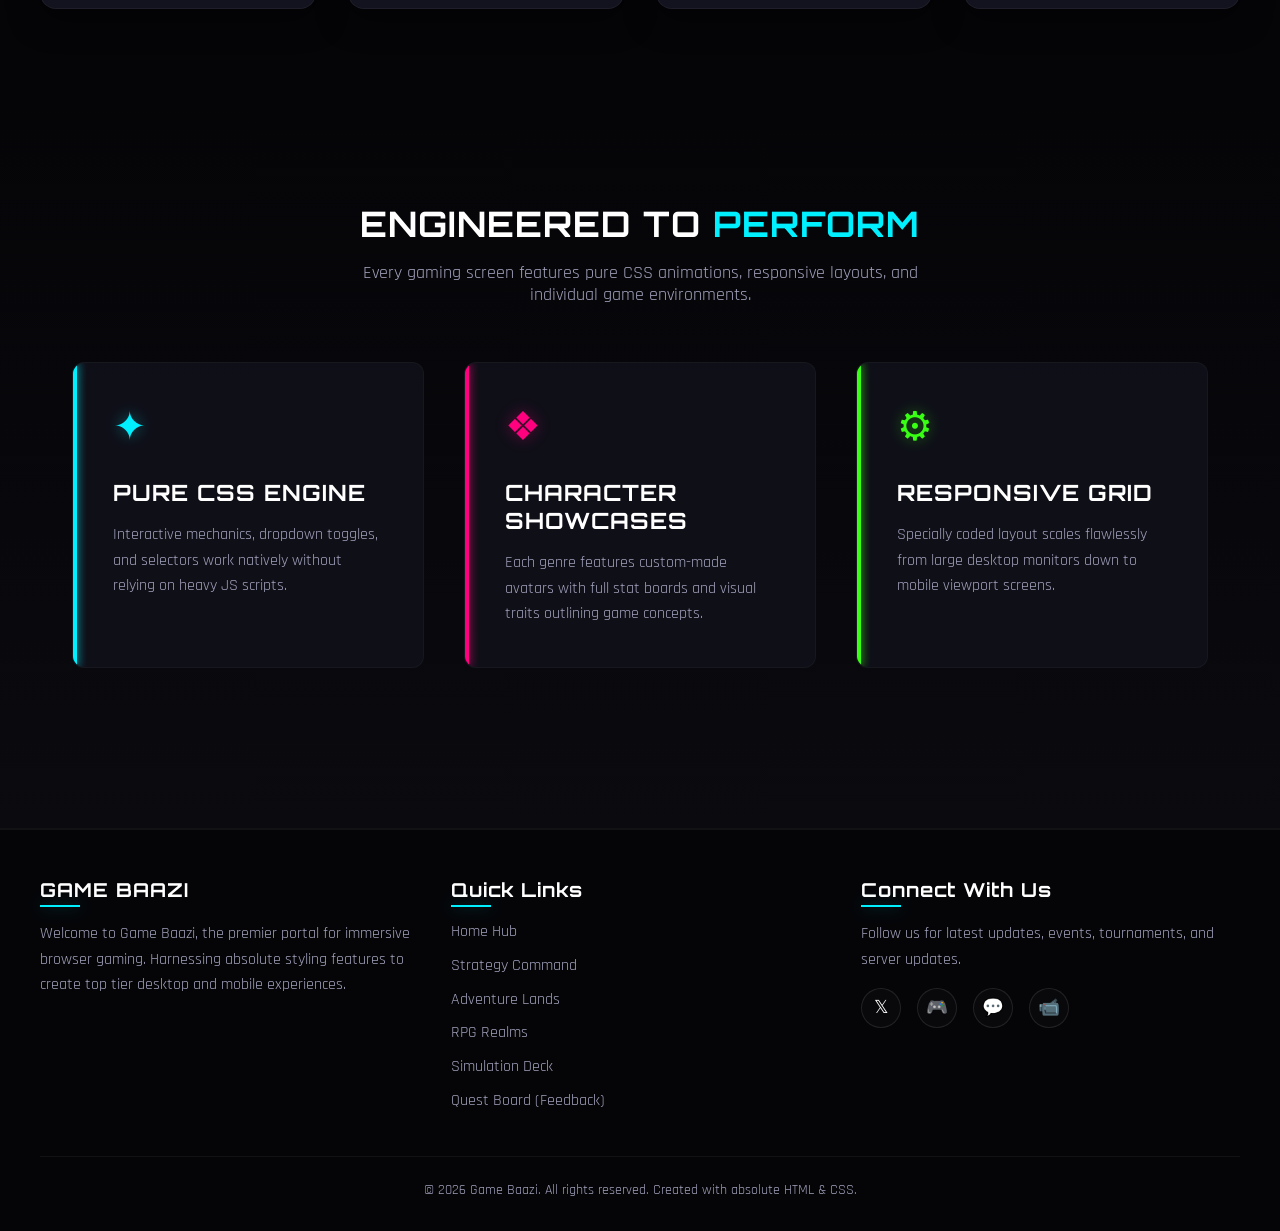
==== commit 51708fe7: "lol" ====
--- a/index.html
+++ b/index.html
@@ -3,13 +3,13 @@
 <head>
     <meta charset="UTF-8">
     <meta name="viewport" content="width=device-width, initial-scale=1.0">
-    <title>Arcade X - Ultimate Game Arena</title>
+    <title>Game Baazi - Ultimate Game Arena</title>
     <link rel="stylesheet" href="style.css">
     <style>
         /* Home Page Custom Styles */
         .home-hero {
             background: radial-gradient(circle at center, rgba(13, 13, 25, 0.4) 0%, rgba(5, 5, 8, 0.95) 80%),
-                        url('assets/dark_castle.jpg') no-repeat center center/cover;
+                        url('assets/dark theme.jpeg') no-repeat center center/cover;
             position: relative;
             z-index: 1;
         }
@@ -376,7 +376,7 @@
     <!-- Header Navigation -->
     <header>
         <div class="nav-container">
-            <a href="index.html" class="logo">ARCADE<span>X</span></a>
+            <a href="index.html" class="logo">Game<span>Baazi</span></a>
             
             <input type="checkbox" id="menu-toggle">
             <label for="menu-toggle" class="menu-toggle-btn">
@@ -424,7 +424,7 @@
                 <!-- Strategy -->
                 <a href="strategy.html" class="deck-card card-strategy">
                     <div class="deck-img-container">
-                        <img src="assets/dragons.jpg" alt="Dragons flying in clouds" class="deck-img">
+                        <img src="assets/dragon.jpeg" alt="Dragons flying in clouds" class="deck-img">
                         <div class="deck-img-overlay"></div>
                     </div>
                     <div class="deck-info">
@@ -440,7 +440,7 @@
                 <!-- Adventure -->
                 <a href="adventure.html" class="deck-card card-adventure">
                     <div class="deck-img-container">
-                        <img src="assets/sekiro.jpg" alt="Sekiro Action Adventure" class="deck-img">
+                        <img src="assets/wolf.jpeg" alt="Wolf the Shinobi character" class="deck-img">
                         <div class="deck-img-overlay"></div>
                     </div>
                     <div class="deck-info">
@@ -456,7 +456,7 @@
                 <!-- RPG -->
                 <a href="rpg.html" class="deck-card card-rpg">
                     <div class="deck-img-container">
-                        <img src="assets/masked_figure.jpg" alt="Dark fantasy medieval RPG" class="deck-img">
+                        <img src="assets/gothic.jpeg" alt="Dark fantasy medieval RPG" class="deck-img">
                         <div class="deck-img-overlay"></div>
                     </div>
                     <div class="deck-info">
@@ -472,7 +472,7 @@
                 <!-- Simulation -->
                 <a href="simulation.html" class="deck-card card-simulation">
                     <div class="deck-img-container">
-                        <img src="assets/dark_castle.jpg" alt="Simulation game type" class="deck-img">
+                        <img src="assets/dark theme.jpeg" alt="Simulation game type" class="deck-img">
                         <div class="deck-img-overlay"></div>
                     </div>
                     <div class="deck-info">
@@ -521,8 +521,8 @@
     <footer>
         <div class="footer-content">
             <div class="footer-section">
-                <h3>ARCADE<span>X</span></h3>
-                <p>Welcome to ArcadeX, the premier portal for immersive browser gaming. Harnessing absolute styling features to create top tier desktop and mobile experiences.</p>
+                <h3>GAME <span>BAAZI</span></h3>
+                <p>Welcome to Game Baazi, the premier portal for immersive browser gaming. Harnessing absolute styling features to create top tier desktop and mobile experiences.</p>
             </div>
             <div class="footer-section">
                 <h3>Quick Links</h3>
@@ -547,7 +547,7 @@
             </div>
         </div>
         <div class="footer-bottom">
-            &copy; 2026 ArcadeX Arena. All rights reserved. Created with absolute HTML & CSS.
+            &copy; 2026 Game Baazi. All rights reserved. Created with absolute HTML & CSS.
         </div>
     </footer>
 
